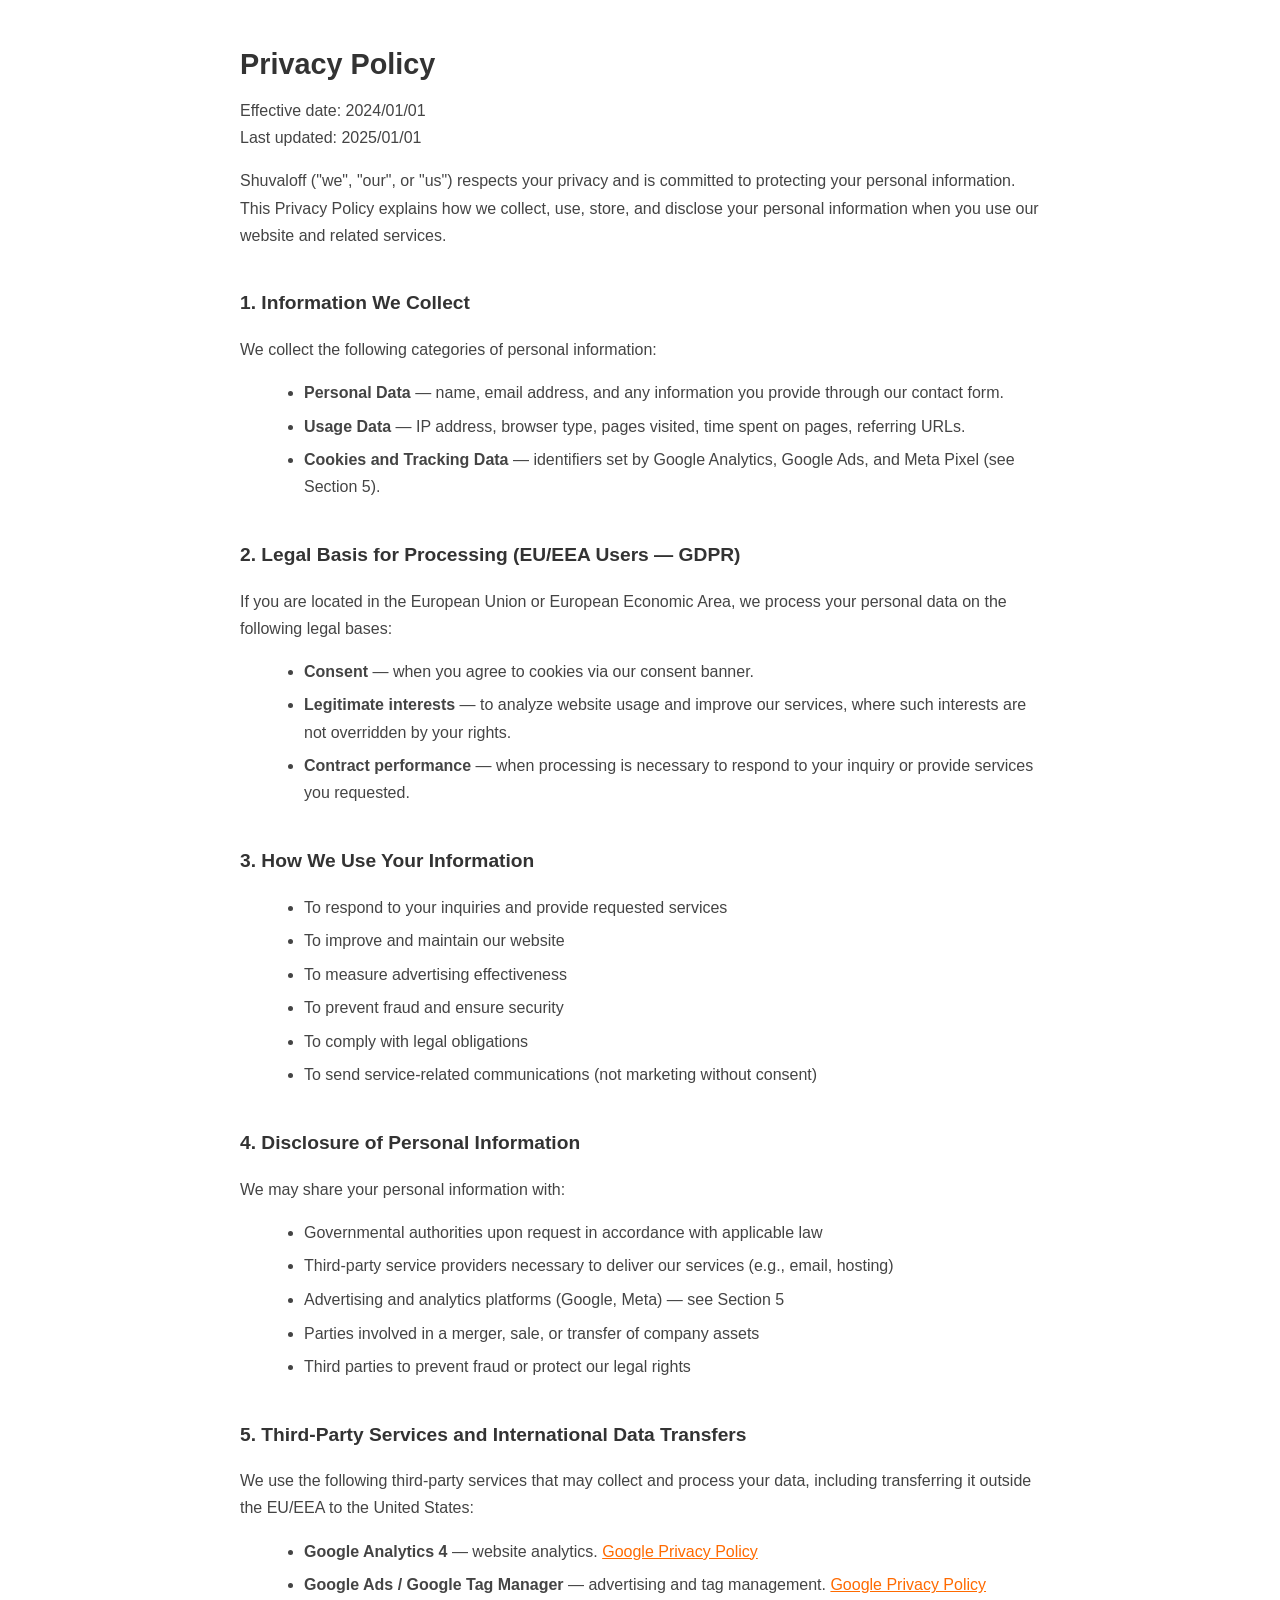
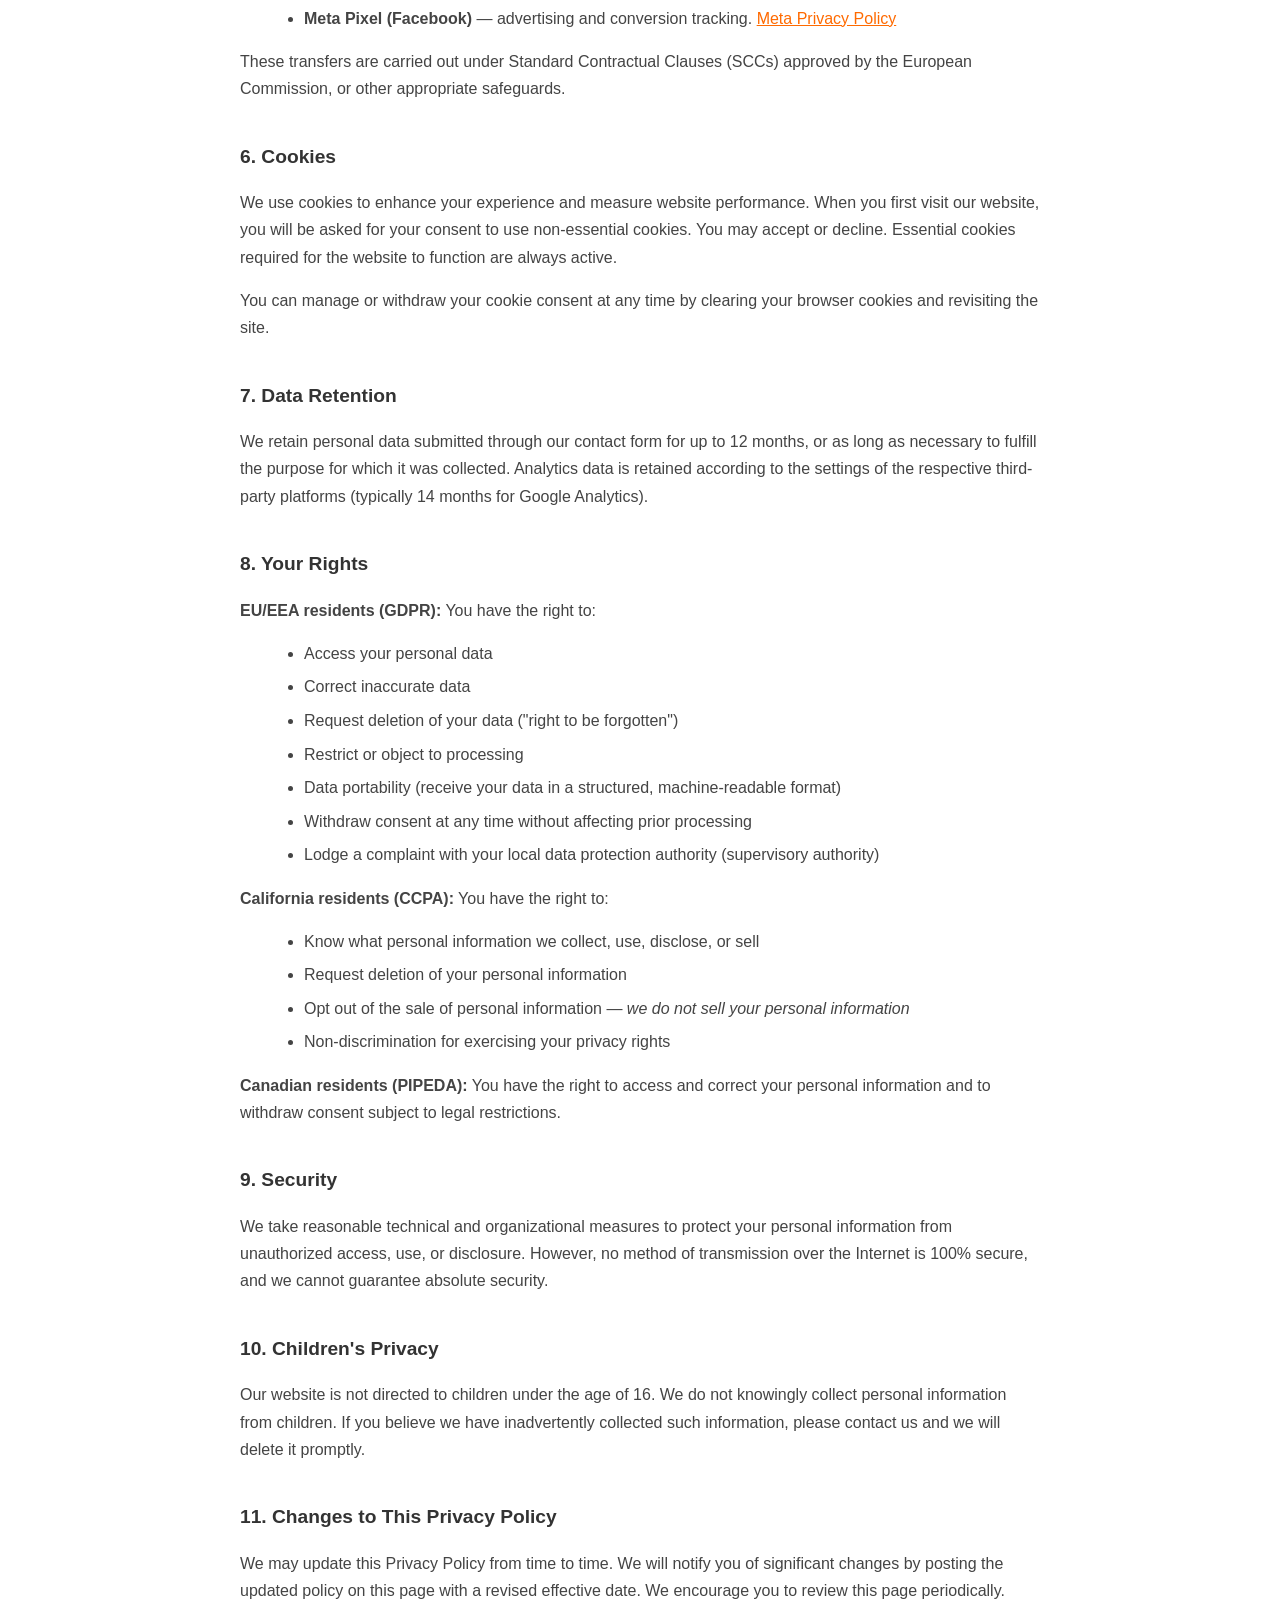
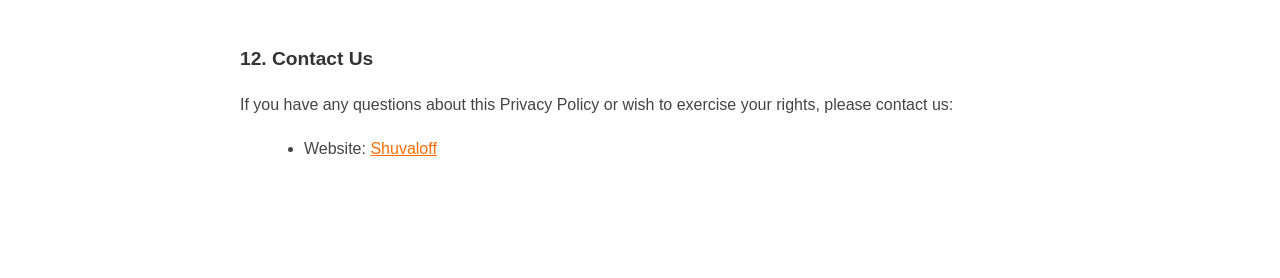
==== PrivacyPolicy.html @ 970ebddb "Add files via upload" ====
<!DOCTYPE html>
<html lang="en">
<head>
    <meta name="viewport" content="width=device-width, initial-scale=1.0" />
    <meta http-equiv="Content-Type" content="text/html; charset=utf-8" />
    <title>Privacy Policy — Shuvaloff</title>
    <link href="images/favicon-32x32.png" rel="icon" sizes="32x32" type="image/png">
	<link href="images/favicon-16x16.png" rel="icon" sizes="16x16" type="image/png">
    <style>
        body {
            max-width: 800px;
            margin: 40px auto;
            padding: 0 20px 60px;
            font-family: Arial, Verdana, sans-serif;
            font-size: 16px;
            color: #444444;
            line-height: 1.7;
        }
        h1 { font-size: 1.8em; color: #333; margin-bottom: 0.25em; }
        h2 { font-size: 1.2em; color: #333; margin-top: 2em; }
        p { margin: 0.5em 0 1em; }
        ul { margin: 0.5em 0 1em 1.5em; }
        li { margin-bottom: 0.4em; }
        a { color: #ff6a00; }
    </style>
</head>
<body>

    <h1>Privacy Policy</h1>
    <p>Effective date: 2024/01/01<br>Last updated: 2025/01/01</p>

    <p>Shuvaloff ("we", "our", or "us") respects your privacy and is committed to protecting your personal information. This Privacy Policy explains how we collect, use, store, and disclose your personal information when you use our website and related services.</p>

    <h2>1. Information We Collect</h2>
    <p>We collect the following categories of personal information:</p>
    <ul>
        <li><strong>Personal Data</strong> — name, email address, and any information you provide through our contact form.</li>
        <li><strong>Usage Data</strong> — IP address, browser type, pages visited, time spent on pages, referring URLs.</li>
        <li><strong>Cookies and Tracking Data</strong> — identifiers set by Google Analytics, Google Ads, and Meta Pixel (see Section 5).</li>
    </ul>

    <h2>2. Legal Basis for Processing (EU/EEA Users — GDPR)</h2>
    <p>If you are located in the European Union or European Economic Area, we process your personal data on the following legal bases:</p>
    <ul>
        <li><strong>Consent</strong> — when you agree to cookies via our consent banner.</li>
        <li><strong>Legitimate interests</strong> — to analyze website usage and improve our services, where such interests are not overridden by your rights.</li>
        <li><strong>Contract performance</strong> — when processing is necessary to respond to your inquiry or provide services you requested.</li>
    </ul>

    <h2>3. How We Use Your Information</h2>
    <ul>
        <li>To respond to your inquiries and provide requested services</li>
        <li>To improve and maintain our website</li>
        <li>To measure advertising effectiveness</li>
        <li>To prevent fraud and ensure security</li>
        <li>To comply with legal obligations</li>
        <li>To send service-related communications (not marketing without consent)</li>
    </ul>

    <h2>4. Disclosure of Personal Information</h2>
    <p>We may share your personal information with:</p>
    <ul>
        <li>Governmental authorities upon request in accordance with applicable law</li>
        <li>Third-party service providers necessary to deliver our services (e.g., email, hosting)</li>
        <li>Advertising and analytics platforms (Google, Meta) — see Section 5</li>
        <li>Parties involved in a merger, sale, or transfer of company assets</li>
        <li>Third parties to prevent fraud or protect our legal rights</li>
    </ul>

    <h2>5. Third-Party Services and International Data Transfers</h2>
    <p>We use the following third-party services that may collect and process your data, including transferring it outside the EU/EEA to the United States:</p>
    <ul>
        <li><strong>Google Analytics 4</strong> — website analytics. <a href="https://policies.google.com/privacy" target="_blank">Google Privacy Policy</a></li>
        <li><strong>Google Ads / Google Tag Manager</strong> — advertising and tag management. <a href="https://policies.google.com/privacy" target="_blank">Google Privacy Policy</a></li>
        <li><strong>Meta Pixel (Facebook)</strong> — advertising and conversion tracking. <a href="https://www.facebook.com/privacy/policy/" target="_blank">Meta Privacy Policy</a></li>
    </ul>
    <p>These transfers are carried out under Standard Contractual Clauses (SCCs) approved by the European Commission, or other appropriate safeguards.</p>

    <h2>6. Cookies</h2>
    <p>We use cookies to enhance your experience and measure website performance. When you first visit our website, you will be asked for your consent to use non-essential cookies. You may accept or decline. Essential cookies required for the website to function are always active.</p>
    <p>You can manage or withdraw your cookie consent at any time by clearing your browser cookies and revisiting the site.</p>

    <h2>7. Data Retention</h2>
    <p>We retain personal data submitted through our contact form for up to 12 months, or as long as necessary to fulfill the purpose for which it was collected. Analytics data is retained according to the settings of the respective third-party platforms (typically 14 months for Google Analytics).</p>

    <h2>8. Your Rights</h2>

    <p><strong>EU/EEA residents (GDPR):</strong> You have the right to:</p>
    <ul>
        <li>Access your personal data</li>
        <li>Correct inaccurate data</li>
        <li>Request deletion of your data ("right to be forgotten")</li>
        <li>Restrict or object to processing</li>
        <li>Data portability (receive your data in a structured, machine-readable format)</li>
        <li>Withdraw consent at any time without affecting prior processing</li>
        <li>Lodge a complaint with your local data protection authority (supervisory authority)</li>
    </ul>

    <p><strong>California residents (CCPA):</strong> You have the right to:</p>
    <ul>
        <li>Know what personal information we collect, use, disclose, or sell</li>
        <li>Request deletion of your personal information</li>
        <li>Opt out of the sale of personal information — <em>we do not sell your personal information</em></li>
        <li>Non-discrimination for exercising your privacy rights</li>
    </ul>

    <p><strong>Canadian residents (PIPEDA):</strong> You have the right to access and correct your personal information and to withdraw consent subject to legal restrictions.</p>

    <h2>9. Security</h2>
    <p>We take reasonable technical and organizational measures to protect your personal information from unauthorized access, use, or disclosure. However, no method of transmission over the Internet is 100% secure, and we cannot guarantee absolute security.</p>

    <h2>10. Children's Privacy</h2>
    <p>Our website is not directed to children under the age of 16. We do not knowingly collect personal information from children. If you believe we have inadvertently collected such information, please contact us and we will delete it promptly.</p>

    <h2>11. Changes to This Privacy Policy</h2>
    <p>We may update this Privacy Policy from time to time. We will notify you of significant changes by posting the updated policy on this page with a revised effective date. We encourage you to review this page periodically.</p>

    <h2>12. Contact Us</h2>
    <p>If you have any questions about this Privacy Policy or wish to exercise your rights, please contact us:</p>
    <ul>
        <li>Website: <a href="/">Shuvaloff</a></li>
    </ul>

</body>
</html>
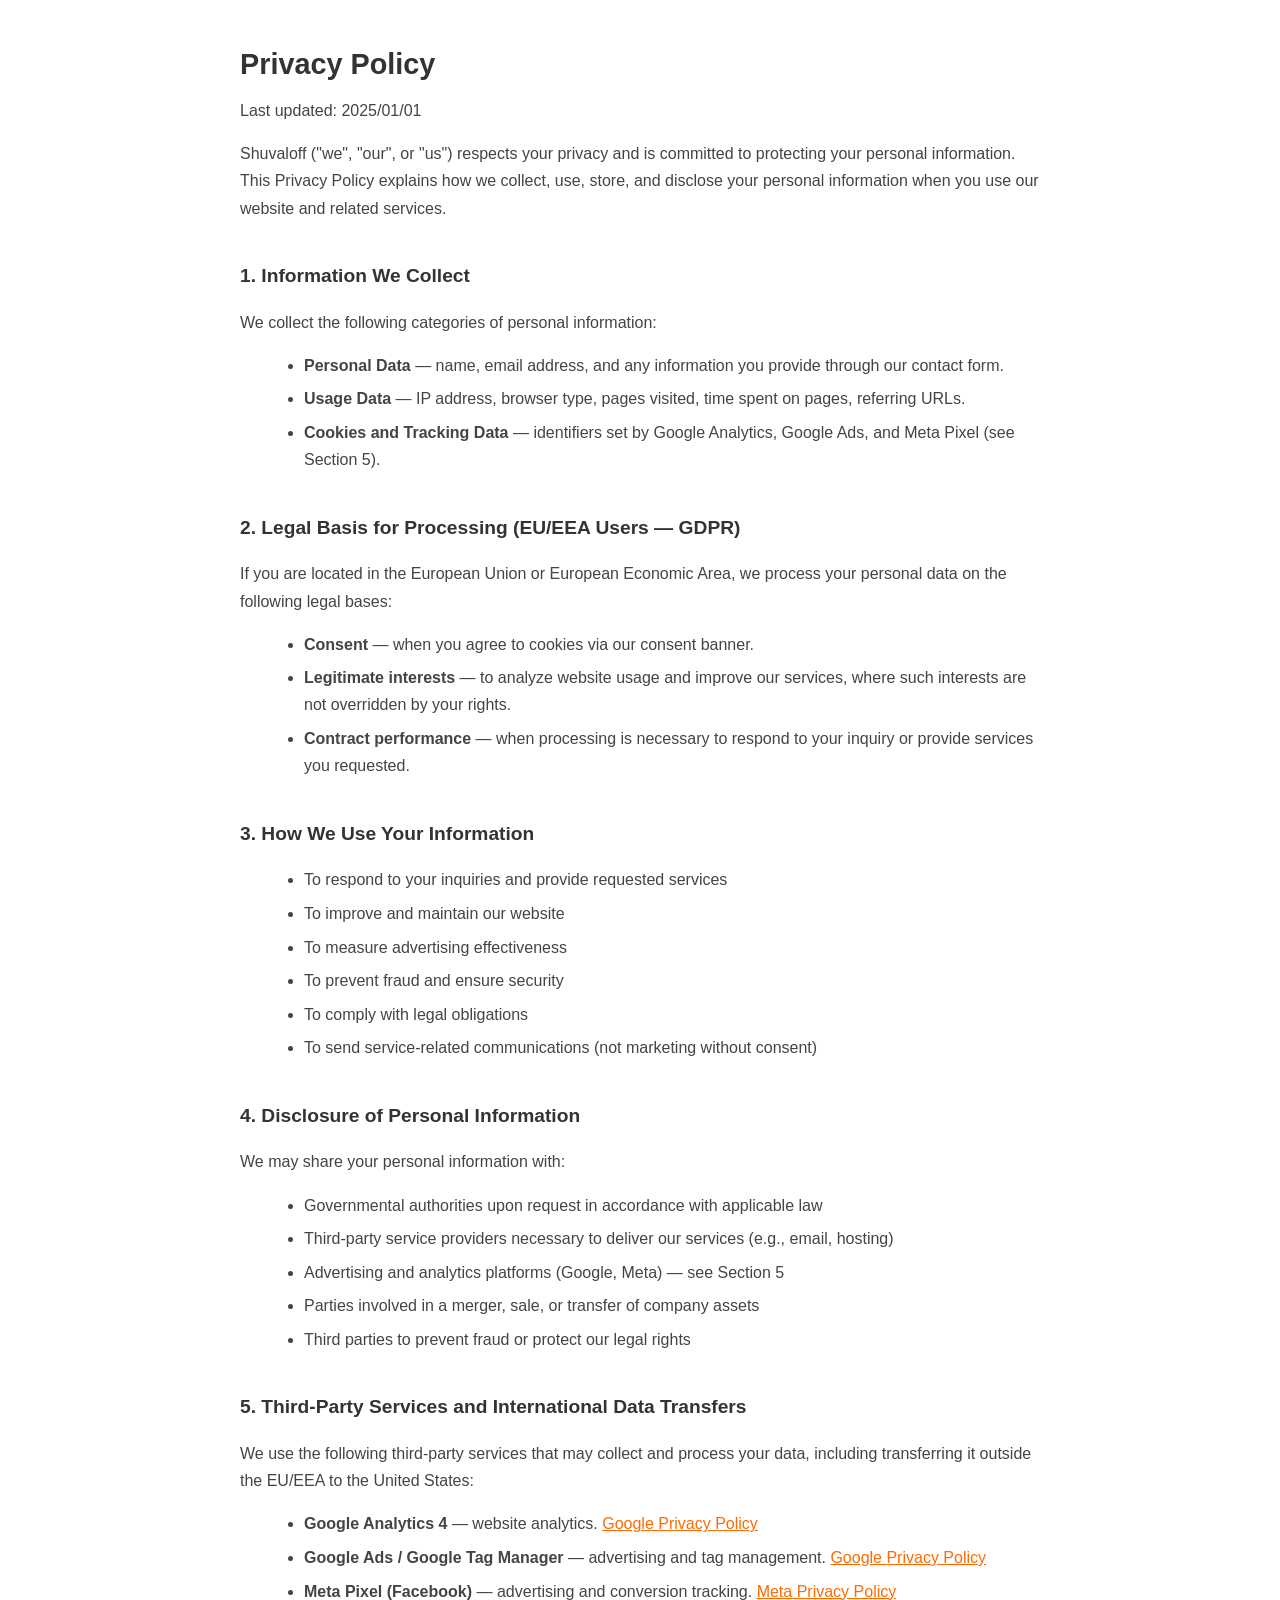
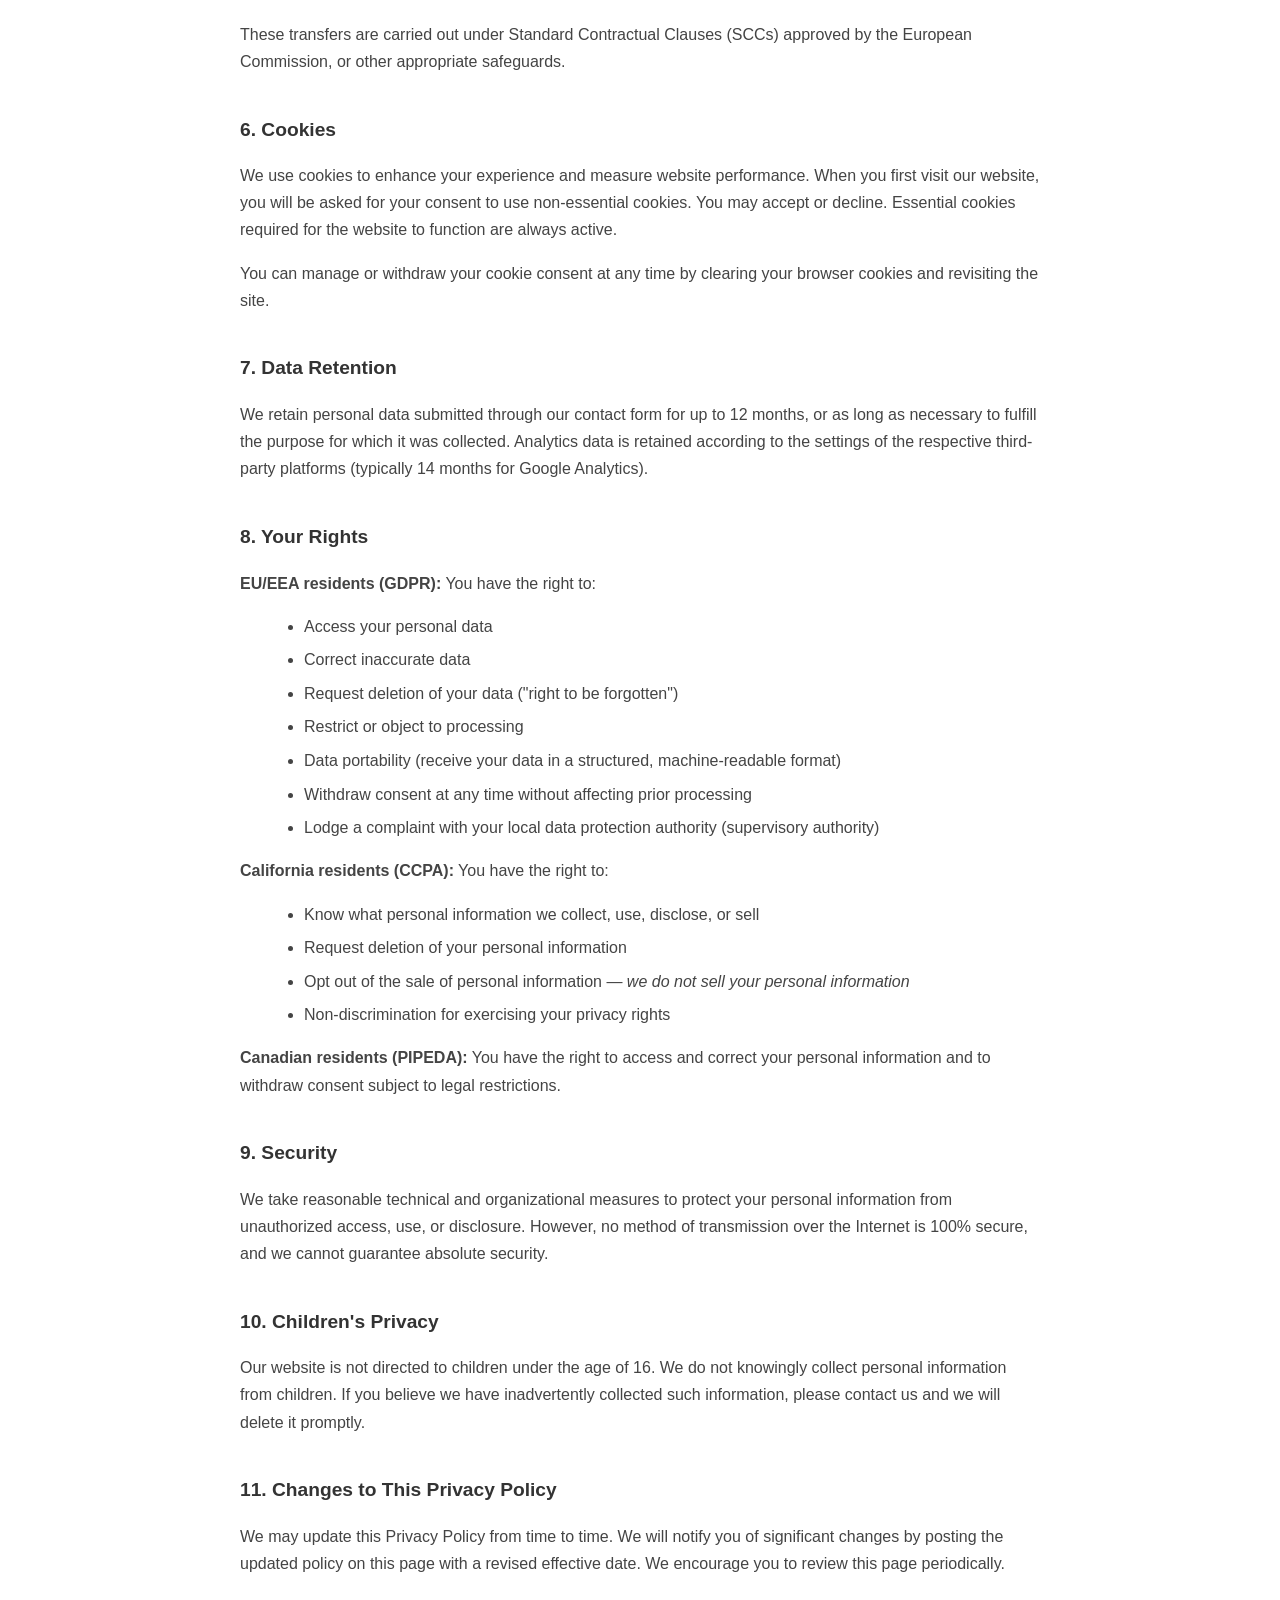
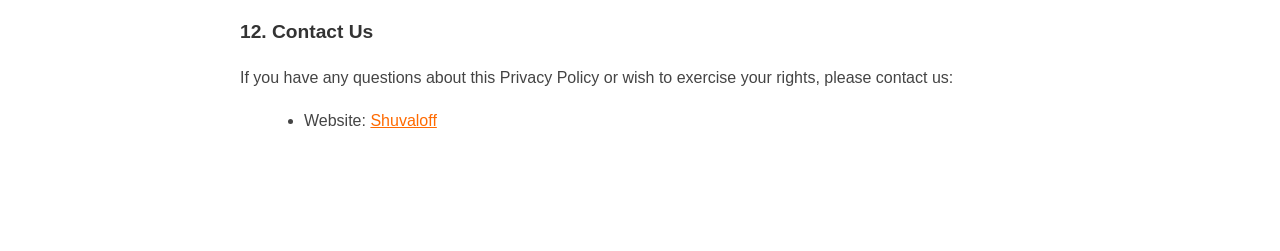
==== commit ba22fa8d: "Update PrivacyPolicy.html" ====
--- a/PrivacyPolicy.html
+++ b/PrivacyPolicy.html
@@ -27,7 +27,7 @@
 <body>
 
     <h1>Privacy Policy</h1>
-    <p>Effective date: 2024/01/01<br>Last updated: 2025/01/01</p>
+    <p>Last updated: 2025/01/01</p>
 
     <p>Shuvaloff ("we", "our", or "us") respects your privacy and is committed to protecting your personal information. This Privacy Policy explains how we collect, use, store, and disclose your personal information when you use our website and related services.</p>
 
